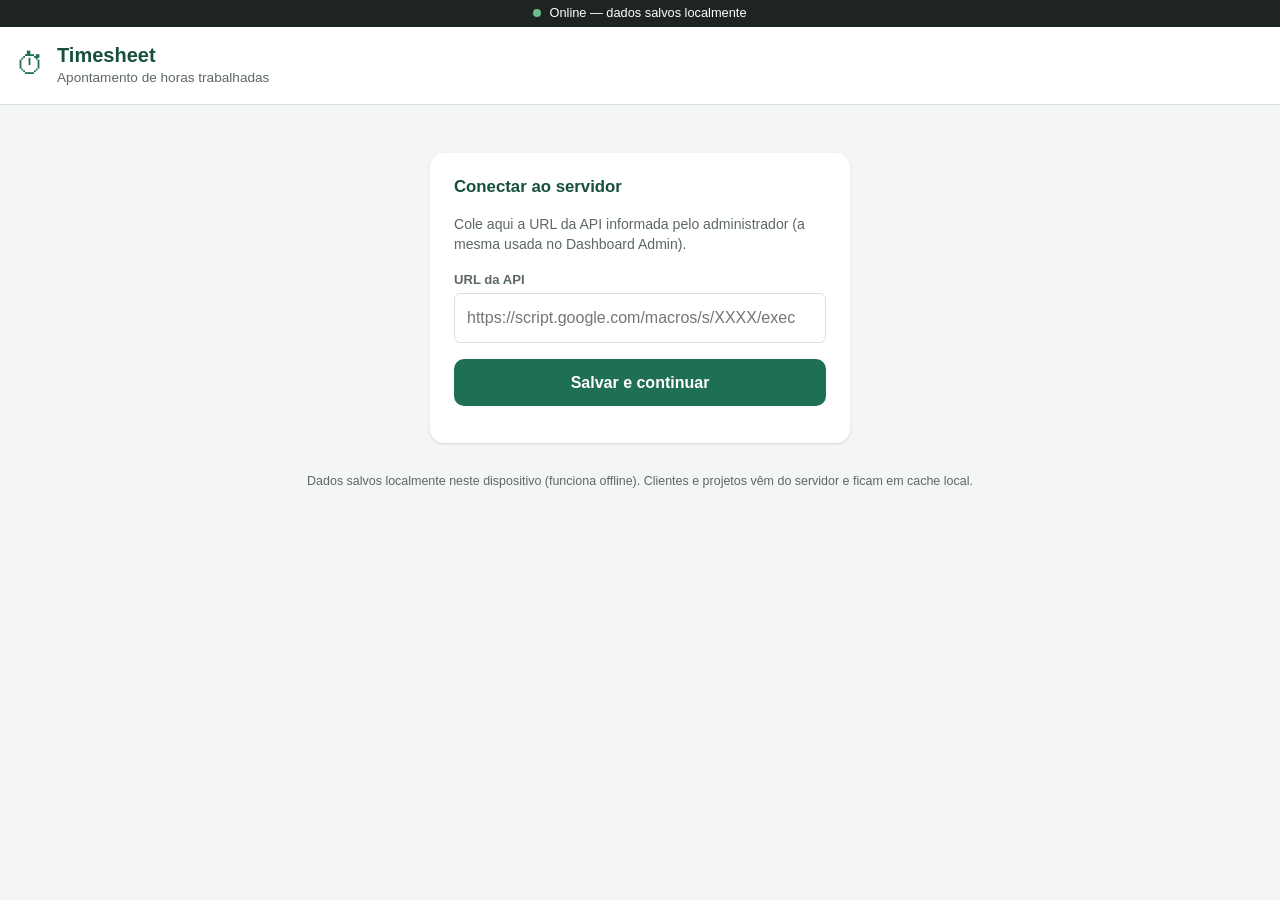
==== index.html @ f0ba7137 "Adiciona edição e sincronização de apontamentos, e limite de tentativas de login - App de campo: apo" ====
<!DOCTYPE html>
<html lang="pt-BR">
<head>
  <meta charset="UTF-8" />
  <meta name="viewport" content="width=device-width, initial-scale=1, viewport-fit=cover" />
  <title>Timesheet - Apontamento de Horas</title>
  <meta name="description" content="Sistema de apontamento de horas trabalhadas, offline-first." />
  <meta name="theme-color" content="#1f6f54" />

  <!-- PWA -->
  <link rel="manifest" href="manifest.json" />
  <link rel="icon" href="icons/icon-192.png" />
  <link rel="apple-touch-icon" href="icons/icon-192.png" />

  <link rel="stylesheet" href="css/styles.css" />
</head>
<body>

  <!-- Barra de status de conexão / avisos -->
  <div id="statusBar" class="status-bar" role="status" aria-live="polite">
    <span id="connectionIndicator" class="connection-indicator">
      <span class="dot"></span>
      <span id="connectionText">Verificando conexão...</span>
    </span>
  </div>

  <header class="app-header">
    <div class="app-header__brand">
      <span class="app-header__logo" aria-hidden="true">⏱</span>
      <div>
        <h1>Timesheet</h1>
        <p class="app-header__subtitle">Apontamento de horas trabalhadas</p>
      </div>
    </div>

    <div id="sessionInfo" class="app-header__session hidden">
      <div class="app-header__session-text">
        <strong id="sessionUserName"></strong>
        <span id="syncStatus" class="sync-status"></span>
      </div>
      <button id="syncButton" class="btn btn--ghost btn--small">Sincronizar</button>
      <button id="logoutButton" class="btn btn--ghost btn--small">Sair</button>
    </div>
  </header>

  <main class="app-main">

    <div id="toastArea" class="toast-area" aria-live="assertive"></div>

    <!-- ------------------------- Tela de configuração da API ------------------------- -->
    <section id="configScreen" class="card auth-card hidden">
      <h2>Conectar ao servidor</h2>
      <p class="muted">
        Cole aqui a URL da API informada pelo administrador (a mesma usada no Dashboard Admin).
      </p>
      <form id="configForm" class="stacked-form">
        <div class="field">
          <label for="apiUrlInput">URL da API</label>
          <input type="url" id="apiUrlInput" placeholder="https://script.google.com/macros/s/XXXX/exec" required />
        </div>
        <button type="submit" class="btn btn--start">Salvar e continuar</button>
      </form>
      <p id="configTestResult" class="config-test-result"></p>
    </section>

    <!-- ------------------------------- Tela de login ------------------------------- -->
    <section id="loginScreen" class="card auth-card hidden">
      <h2>Entrar</h2>
      <p class="muted">Use o e-mail e senha cadastrados pelo administrador.</p>
      <form id="loginForm" class="stacked-form">
        <div class="field">
          <label for="loginEmail">E-mail</label>
          <input type="email" id="loginEmail" required autocomplete="username" />
        </div>
        <div class="field">
          <label for="loginPassword">Senha</label>
          <input type="password" id="loginPassword" required autocomplete="current-password" />
        </div>
        <button type="submit" class="btn btn--start">Entrar</button>
      </form>
      <p id="loginHint" class="muted login-hint"></p>
      <button id="changeApiUrlButton" class="link-button">Trocar URL da API</button>
    </section>

    <!-- --------------------------- Reautenticação p/ sincronizar --------------------------- -->
    <section id="reauthScreen" class="card auth-card hidden">
      <h2>Confirmar senha</h2>
      <p class="muted">Para sincronizar clientes e projetos com o servidor, confirme sua senha.</p>
      <form id="reauthForm" class="stacked-form">
        <div class="field">
          <label for="reauthPassword">Senha</label>
          <input type="password" id="reauthPassword" required autocomplete="current-password" />
        </div>
        <div class="inline-form__actions">
          <button type="submit" class="btn btn--start">Confirmar</button>
          <button type="button" id="cancelReauthButton" class="btn btn--ghost">Cancelar</button>
        </div>
      </form>
    </section>

    <!-- ------------------------------ App principal ------------------------------ -->
    <div id="appScreen" class="app-screen hidden">

      <!-- Alertas (ex.: apontamento aberto de outro dia) -->
      <div id="alertsArea" class="alerts-area" aria-live="assertive"></div>

      <!-- Cartão do cronômetro -->
      <section class="card timer-card" aria-labelledby="timerHeading">
        <h2 id="timerHeading">Cronômetro</h2>

        <form id="timerForm" class="timer-form">
          <div class="field-grid">
            <div class="field">
              <label for="clientSelect">Cliente</label>
              <select id="clientSelect" required>
                <option value="" disabled selected>Selecione o cliente</option>
              </select>
            </div>

            <div class="field">
              <label for="projectSelect">Projeto</label>
              <select id="projectSelect" required disabled>
                <option value="" disabled selected>Selecione o cliente primeiro</option>
              </select>
              <p class="field-hint">Não achou o projeto? Peça para o admin cadastrar no Dashboard.</p>
            </div>

            <div class="field">
              <label for="activitySelect">Atividade</label>
              <select id="activitySelect" required>
                <option value="" disabled selected>Selecione a atividade</option>
              </select>
            </div>

            <div class="field field--full">
              <label for="observations">Observações</label>
              <textarea id="observations" rows="2" placeholder="Opcional"></textarea>
            </div>
          </div>

          <div class="timer-display" aria-live="polite">
            <span id="timerClock">00:00:00</span>
            <span id="timerRunningInfo" class="timer-running-info hidden"></span>
          </div>

          <div class="timer-actions">
            <button type="button" id="startButton" class="btn btn--start">Iniciar</button>
            <button type="button" id="stopButton" class="btn btn--stop" disabled>Encerrar</button>
          </div>
        </form>
      </section>

      <!-- Apontamentos do dia -->
      <section class="card entries-card" aria-labelledby="entriesHeading">
        <div class="entries-card__header">
          <h2 id="entriesHeading">Apontamentos de hoje</h2>
          <div class="entries-card__header-right">
            <span id="entriesSyncStatus" class="entries-card__sync-status"></span>
            <span id="todayTotal" class="entries-card__total">Total: 00:00</span>
          </div>
        </div>

        <form id="editEntryForm" class="edit-entry-form hidden">
          <h3>Editar apontamento</h3>
          <input type="hidden" id="editEntryId" />
          <div class="field-grid">
            <div class="field">
              <label for="editEntryClient">Cliente</label>
              <select id="editEntryClient" required></select>
            </div>
            <div class="field">
              <label for="editEntryProject">Projeto</label>
              <select id="editEntryProject" required></select>
            </div>
            <div class="field">
              <label for="editEntryActivity">Atividade</label>
              <select id="editEntryActivity" required></select>
            </div>
            <div class="field">
              <label for="editEntryStart">Início</label>
              <input type="time" id="editEntryStart" required />
            </div>
            <div class="field">
              <label for="editEntryEnd">Fim</label>
              <input type="time" id="editEntryEnd" required />
            </div>
            <div class="field field--full">
              <label for="editEntryObservations">Observações</label>
              <textarea id="editEntryObservations" rows="2" placeholder="Opcional"></textarea>
            </div>
          </div>
          <div class="inline-form__actions">
            <button type="submit" class="btn btn--start btn--small">Salvar</button>
            <button type="button" id="cancelEditEntryButton" class="btn btn--ghost btn--small">Cancelar</button>
          </div>
        </form>

        <div class="table-wrapper">
          <table class="entries-table">
            <thead>
              <tr>
                <th>Cliente</th>
                <th>Projeto</th>
                <th>Atividade</th>
                <th>Início</th>
                <th>Fim</th>
                <th>Duração</th>
                <th>Observações</th>
                <th aria-label="Ações"></th>
              </tr>
            </thead>
            <tbody id="entriesTableBody">
              <!-- Preenchido via JS -->
            </tbody>
          </table>
          <p id="entriesEmptyState" class="empty-state hidden">
            Nenhum apontamento registrado hoje ainda.
          </p>
        </div>
      </section>

    </div>
  </main>

  <footer class="app-footer">
    <p>Dados salvos localmente neste dispositivo (funciona offline). Clientes e projetos vêm do servidor e ficam em cache local.</p>
  </footer>

  <!-- Dados mestres e camada de persistência -->
  <script src="js/data.js"></script>
  <script src="js/db.js"></script>
  <script src="js/api.js"></script>
  <script src="js/timer.js"></script>
  <script src="js/app.js"></script>
</body>
</html>
---- css/styles.css ----
/* ==========================================================================
   Timesheet — styles.css
   Mobile-first. Breakpoints ampliam o layout para telas maiores.
   ========================================================================== */

:root {
  --color-primary: #1f6f54;
  --color-primary-dark: #16503d;
  --color-primary-light: #e6f2ee;
  --color-danger: #b3441e;
  --color-danger-light: #fbeae3;
  --color-warning: #8a6d1a;
  --color-warning-light: #fdf3d9;
  --color-text: #1e2422;
  --color-text-muted: #5c6863;
  --color-border: #d9e0dc;
  --color-bg: #f4f6f5;
  --color-surface: #ffffff;

  --radius-sm: 6px;
  --radius-md: 10px;
  --radius-lg: 14px;

  --shadow-card: 0 1px 3px rgba(20, 30, 26, 0.08), 0 1px 2px rgba(20, 30, 26, 0.06);

  --space-1: 4px;
  --space-2: 8px;
  --space-3: 12px;
  --space-4: 16px;
  --space-5: 24px;
  --space-6: 32px;

  font-size: 16px;
}

* {
  box-sizing: border-box;
}

html, body {
  margin: 0;
  padding: 0;
}

body {
  font-family: -apple-system, BlinkMacSystemFont, "Segoe UI", Roboto, Helvetica, Arial, sans-serif;
  background: var(--color-bg);
  color: var(--color-text);
  line-height: 1.45;
  padding-bottom: var(--space-6);
}

h1, h2, h3 {
  margin: 0;
  line-height: 1.25;
}

.visually-hidden {
  position: absolute;
  width: 1px;
  height: 1px;
  overflow: hidden;
  clip: rect(0 0 0 0);
  white-space: nowrap;
}

.hidden {
  display: none !important;
}

/* ---------------------------- Status bar ---------------------------- */

.status-bar {
  background: var(--color-text);
  color: #fff;
  font-size: 0.8rem;
  padding: var(--space-1) var(--space-4);
  text-align: center;
}

.connection-indicator {
  display: inline-flex;
  align-items: center;
  gap: var(--space-2);
}

.connection-indicator .dot {
  width: 8px;
  height: 8px;
  border-radius: 50%;
  background: #6bbf8f;
  display: inline-block;
}

.status-bar.offline {
  background: var(--color-danger);
}

.status-bar.offline .dot {
  background: #fff;
}

/* ------------------------------ Header ------------------------------ */

.app-header {
  display: flex;
  flex-direction: column;
  gap: var(--space-3);
  padding: var(--space-4);
  background: var(--color-surface);
  border-bottom: 1px solid var(--color-border);
}

.app-header__brand {
  display: flex;
  align-items: center;
  gap: var(--space-3);
}

.app-header__logo {
  font-size: 1.8rem;
  color: var(--color-primary);
}

.app-header h1 {
  font-size: 1.25rem;
  color: var(--color-primary-dark);
}

.app-header__subtitle {
  margin: 0;
  font-size: 0.85rem;
  color: var(--color-text-muted);
}

.app-header__session {
  display: flex;
  align-items: center;
  gap: var(--space-3);
  flex-wrap: wrap;
}

.app-header__session-text {
  display: flex;
  flex-direction: column;
  gap: 2px;
  font-size: 0.9rem;
}

.sync-status {
  font-size: 0.72rem;
  color: var(--color-text-muted);
}

.muted {
  color: var(--color-text-muted);
  font-size: 0.88rem;
}

.field-hint {
  margin: 0;
  font-size: 0.72rem;
  color: var(--color-text-muted);
  font-style: italic;
}

/* --------------------------- Auth (config/login) ------------------------ */

.auth-card {
  max-width: 420px;
  margin: var(--space-6) auto 0;
}

.stacked-form {
  display: flex;
  flex-direction: column;
  gap: var(--space-4);
  margin-top: var(--space-4);
}

.config-test-result {
  margin-top: var(--space-3);
  font-size: 0.85rem;
}

.config-test-result.ok { color: var(--color-primary-dark); }
.config-test-result.error { color: var(--color-danger); }

.login-hint {
  margin-top: var(--space-3);
}

.inline-form__actions {
  display: flex;
  gap: var(--space-2);
}

/* ---------------------------------- Toasts -------------------------------- */

.toast-area {
  position: fixed;
  top: var(--space-4);
  right: var(--space-4);
  left: var(--space-4);
  z-index: 50;
  display: flex;
  flex-direction: column;
  gap: var(--space-2);
  pointer-events: none;
}

.toast {
  margin-left: auto;
  max-width: 360px;
  padding: var(--space-3) var(--space-4);
  border-radius: var(--radius-md);
  font-size: 0.88rem;
  box-shadow: var(--shadow-card);
}

.toast--success { background: var(--color-primary); color: #fff; }
.toast--error { background: var(--color-danger); color: #fff; }

/* ------------------------------- Main -------------------------------- */

.app-main {
  padding: var(--space-4);
  max-width: 960px;
  margin: 0 auto;
  display: flex;
  flex-direction: column;
  gap: var(--space-5);
}

.card {
  background: var(--color-surface);
  border-radius: var(--radius-lg);
  box-shadow: var(--shadow-card);
  padding: var(--space-5);
}

.card h2 {
  font-size: 1.05rem;
  color: var(--color-primary-dark);
  margin-bottom: var(--space-4);
}

/* ------------------------------ Alerts -------------------------------- */

.alerts-area {
  display: flex;
  flex-direction: column;
  gap: var(--space-3);
}

.alert {
  border-radius: var(--radius-md);
  padding: var(--space-3) var(--space-4);
  font-size: 0.9rem;
  display: flex;
  flex-direction: column;
  gap: var(--space-2);
}

.alert--warning {
  background: var(--color-warning-light);
  color: var(--color-warning);
  border: 1px solid #f0dfa0;
}

.alert--danger {
  background: var(--color-danger-light);
  color: var(--color-danger);
  border: 1px solid #f0c6b0;
}

.alert__actions {
  display: flex;
  gap: var(--space-2);
  flex-wrap: wrap;
}

/* -------------------------- Formulário/timer --------------------------- */

.field-grid {
  display: grid;
  grid-template-columns: 1fr;
  gap: var(--space-4);
}

.field {
  display: flex;
  flex-direction: column;
  gap: var(--space-1);
}

.field label {
  font-size: 0.82rem;
  font-weight: 600;
  color: var(--color-text-muted);
}

.field--full {
  grid-column: 1 / -1;
}

select,
input[type="text"],
input[type="time"],
input[type="email"],
input[type="password"],
input[type="url"],
textarea {
  font: inherit;
  padding: var(--space-3);
  border: 1px solid var(--color-border);
  border-radius: var(--radius-sm);
  background: var(--color-surface);
  color: var(--color-text);
  width: 100%;
}

select:disabled {
  background: var(--color-bg);
  color: var(--color-text-muted);
}

textarea {
  resize: vertical;
  min-height: 2.5em;
}

.link-button {
  align-self: flex-start;
  background: none;
  border: none;
  color: var(--color-primary);
  font-size: 0.78rem;
  cursor: pointer;
  padding: var(--space-1) 0;
  text-decoration: underline;
}

.timer-display {
  text-align: center;
  margin: var(--space-5) 0 var(--space-4);
}

#timerClock {
  font-size: 3rem;
  font-weight: 700;
  font-variant-numeric: tabular-nums;
  color: var(--color-primary-dark);
  letter-spacing: 0.02em;
}

.timer-running-info {
  display: block;
  margin-top: var(--space-2);
  font-size: 0.85rem;
  color: var(--color-text-muted);
}

.timer-actions {
  display: flex;
  gap: var(--space-3);
  justify-content: center;
  flex-wrap: wrap;
}

.btn {
  font: inherit;
  font-weight: 600;
  padding: var(--space-3) var(--space-5);
  border-radius: var(--radius-md);
  border: none;
  cursor: pointer;
  min-width: 140px;
}

.btn:disabled {
  opacity: 0.5;
  cursor: not-allowed;
}

.btn--start {
  background: var(--color-primary);
  color: #fff;
}

.btn--start:hover:not(:disabled) {
  background: var(--color-primary-dark);
}

.btn--stop {
  background: var(--color-danger);
  color: #fff;
}

.btn--stop:hover:not(:disabled) {
  background: #8f3517;
}

.btn--small {
  padding: var(--space-2) var(--space-3);
  min-width: auto;
  font-size: 0.82rem;
}

.btn--ghost {
  background: transparent;
  color: var(--color-primary-dark);
  border: 1px solid var(--color-primary);
}

/* ------------------------------ Entries -------------------------------- */

.entries-card__header {
  display: flex;
  justify-content: space-between;
  align-items: baseline;
  flex-wrap: wrap;
  gap: var(--space-2);
  margin-bottom: var(--space-4);
}

.entries-card__header h2 {
  margin-bottom: 0;
}

.entries-card__header-right {
  display: flex;
  align-items: baseline;
  gap: var(--space-3);
  flex-wrap: wrap;
}

.entries-card__total {
  font-weight: 700;
  color: var(--color-primary-dark);
}

.entries-card__sync-status {
  font-size: 0.78rem;
  color: var(--color-text-muted);
}

.entries-card__sync-status--pending {
  color: var(--color-warning);
  font-weight: 600;
}

.table-wrapper {
  overflow-x: auto;
}

.entries-table {
  width: 100%;
  border-collapse: collapse;
  font-size: 0.88rem;
  min-width: 640px;
}

.entries-table th,
.entries-table td {
  text-align: left;
  padding: var(--space-2) var(--space-3);
  border-bottom: 1px solid var(--color-border);
  vertical-align: top;
}

.entries-table th {
  color: var(--color-text-muted);
  font-size: 0.75rem;
  text-transform: uppercase;
  letter-spacing: 0.03em;
}

.entries-table tr.is-open td {
  background: var(--color-warning-light);
}

.entry-status {
  display: inline-block;
  font-size: 0.72rem;
  font-weight: 600;
  padding: 2px 8px;
  border-radius: 999px;
  background: var(--color-warning-light);
  color: var(--color-warning);
}

.row-actions {
  display: flex;
  gap: var(--space-2);
}

.row-actions button {
  background: none;
  border: none;
  cursor: pointer;
  font-size: 0.9rem;
  color: var(--color-text-muted);
}

.row-actions button:hover {
  color: var(--color-danger);
}

.row-actions__edit {
  font-size: 0.78rem !important;
  font-weight: 600;
}

.row-actions__edit:hover {
  color: var(--color-primary-dark) !important;
}

.edit-entry-form {
  display: flex;
  flex-direction: column;
  gap: var(--space-4);
  background: var(--color-primary-light);
  border-radius: var(--radius-md);
  padding: var(--space-4);
  margin-bottom: var(--space-4);
}

.edit-entry-form h3 {
  margin: 0;
  font-size: 0.92rem;
  color: var(--color-primary-dark);
}

.empty-state {
  color: var(--color-text-muted);
  font-size: 0.9rem;
  text-align: center;
  padding: var(--space-4);
}

/* ------------------------------ Footer -------------------------------- */

.app-footer {
  max-width: 960px;
  margin: 0 auto;
  padding: 0 var(--space-4);
  font-size: 0.78rem;
  color: var(--color-text-muted);
  text-align: center;
}

/* ------------------------------ Breakpoints ---------------------------- */

@media (min-width: 640px) {
  .app-header {
    flex-direction: row;
    align-items: center;
    justify-content: space-between;
  }

  .app-header__session {
    align-items: center;
  }

  .field-grid {
    grid-template-columns: 1fr 1fr;
  }
}

@media (min-width: 860px) {
  .field-grid {
    grid-template-columns: 1fr 1fr 1fr;
  }
}
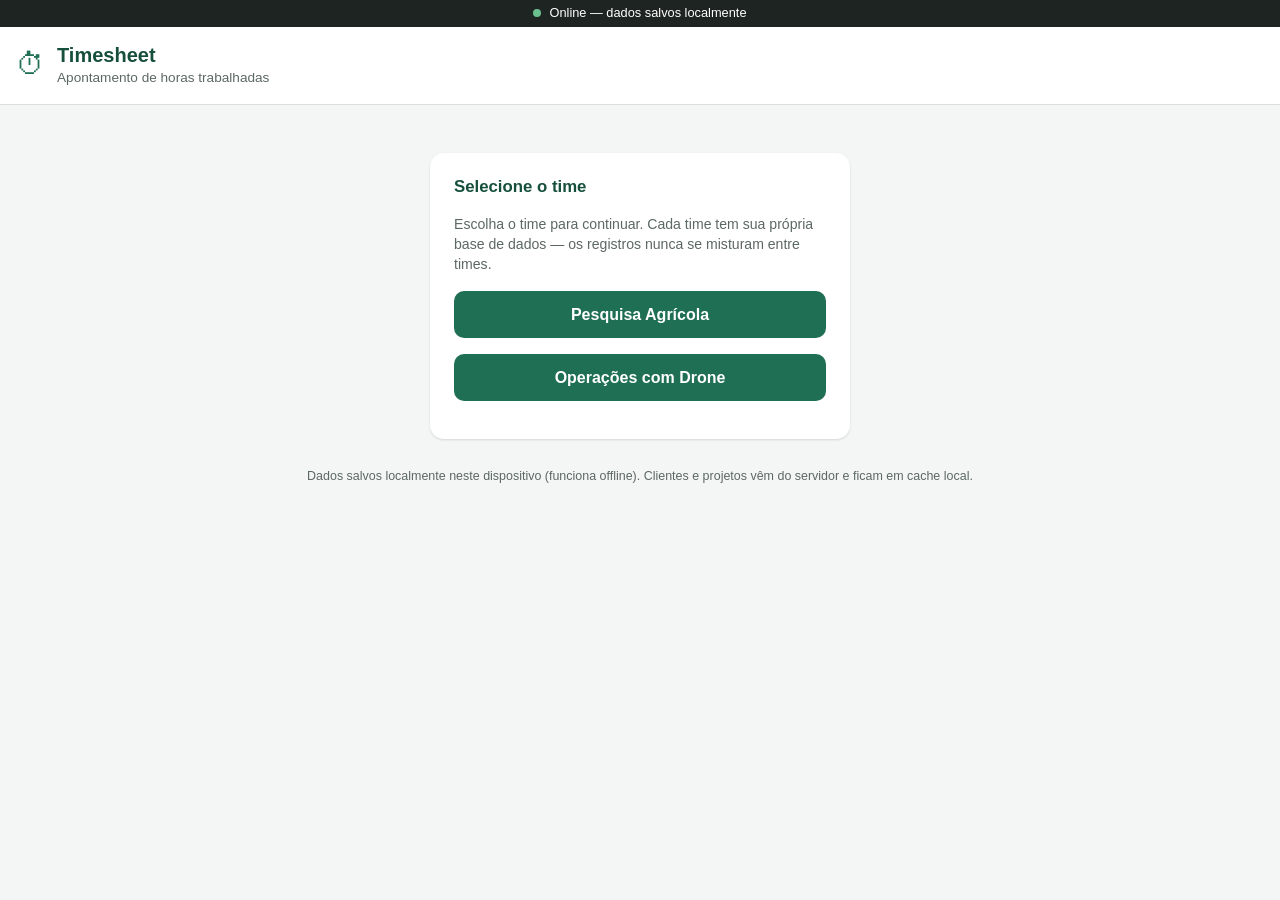
==== commit 0c8db3b4: "Unifica app de campo e Dashboard num só projeto com seletor de time (Pesquisa Agrícola / Drone), exc" ====
--- a/index.html
+++ b/index.html
@@ -15,6 +15,12 @@
   <link rel="stylesheet" href="css/styles.css" />
 </head>
 <body>
+
+  <!-- Aviso de nova versão do app disponível (service worker atualizado) -->
+  <div id="updateBanner" class="update-banner hidden" role="status">
+    <span>Uma nova versão do app está disponível.</span>
+    <button type="button" id="updateBannerButton" class="btn btn--small btn--start">Atualizar agora</button>
+  </div>
 
   <!-- Barra de status de conexão / avisos -->
   <div id="statusBar" class="status-bar" role="status" aria-live="polite">
@@ -47,20 +53,14 @@
 
     <div id="toastArea" class="toast-area" aria-live="assertive"></div>
 
-    <!-- ------------------------- Tela de configuração da API ------------------------- -->
-    <section id="configScreen" class="card auth-card hidden">
-      <h2>Conectar ao servidor</h2>
+    <!-- ------------------------- Tela de seleção de time ------------------------- -->
+    <section id="teamScreen" class="card auth-card hidden">
+      <h2>Selecione o time</h2>
       <p class="muted">
-        Cole aqui a URL da API informada pelo administrador (a mesma usada no Dashboard Admin).
+        Escolha o time para continuar. Cada time tem sua própria base de dados — os registros nunca se misturam entre times.
       </p>
-      <form id="configForm" class="stacked-form">
-        <div class="field">
-          <label for="apiUrlInput">URL da API</label>
-          <input type="url" id="apiUrlInput" placeholder="https://script.google.com/macros/s/XXXX/exec" required />
-        </div>
-        <button type="submit" class="btn btn--start">Salvar e continuar</button>
-      </form>
-      <p id="configTestResult" class="config-test-result"></p>
+      <div id="teamList" class="stacked-form"></div>
+      <p id="teamTestResult" class="config-test-result"></p>
     </section>
 
     <!-- ------------------------------- Tela de login ------------------------------- -->
@@ -79,7 +79,7 @@
         <button type="submit" class="btn btn--start">Entrar</button>
       </form>
       <p id="loginHint" class="muted login-hint"></p>
-      <button id="changeApiUrlButton" class="link-button">Trocar URL da API</button>
+      <button id="changeTeamButton" class="link-button">Trocar de time</button>
     </section>
 
     <!-- --------------------------- Reautenticação p/ sincronizar --------------------------- -->
@@ -153,16 +153,29 @@
       <!-- Apontamentos do dia -->
       <section class="card entries-card" aria-labelledby="entriesHeading">
         <div class="entries-card__header">
-          <h2 id="entriesHeading">Apontamentos de hoje</h2>
+          <h2 id="entriesHeading">Apontamentos</h2>
           <div class="entries-card__header-right">
             <span id="entriesSyncStatus" class="entries-card__sync-status"></span>
             <span id="todayTotal" class="entries-card__total">Total: 00:00</span>
           </div>
         </div>
 
+        <div class="entries-day-nav">
+          <button type="button" id="entriesDayPrev" class="entries-day-nav__btn" aria-label="Ver dia anterior">‹</button>
+          <span id="entriesDayLabel" class="entries-day-nav__label">Hoje</span>
+          <button type="button" id="entriesDayNext" class="entries-day-nav__btn" aria-label="Ver próximo dia" disabled>›</button>
+        </div>
+        <p class="field-hint entries-day-nav__hint">
+          Esqueceu de apontar em outro dia? Use as setas <strong>‹ ›</strong> acima para ver e corrigir apontamentos de até 30 dias atrás.
+        </p>
+        <button type="button" id="entriesPendingElsewhereHint" class="entries-pending-hint hidden"></button>
+
+        <button type="button" id="addEntryButton" class="btn btn--ghost btn--small entries-add-btn">+ Adicionar apontamento neste dia</button>
+
         <form id="editEntryForm" class="edit-entry-form hidden">
-          <h3>Editar apontamento</h3>
+          <h3 id="editEntryFormTitle">Editar apontamento</h3>
           <input type="hidden" id="editEntryId" />
+          <input type="hidden" id="editEntryDate" />
           <div class="field-grid">
             <div class="field">
               <label for="editEntryClient">Cliente</label>
@@ -227,6 +240,7 @@
   </footer>
 
   <!-- Dados mestres e camada de persistência -->
+  <script src="js/teams.js"></script>
   <script src="js/data.js"></script>
   <script src="js/db.js"></script>
   <script src="js/api.js"></script>
--- a/css/styles.css
+++ b/css/styles.css
@@ -66,6 +66,28 @@
 
 .hidden {
   display: none !important;
+}
+
+/* --------------------------- Aviso de atualização ------------------------- */
+
+.update-banner {
+  position: sticky;
+  top: 0;
+  z-index: 60;
+  display: flex;
+  align-items: center;
+  justify-content: center;
+  flex-wrap: wrap;
+  gap: var(--space-3);
+  background: var(--color-primary-dark);
+  color: #fff;
+  font-size: 0.85rem;
+  padding: var(--space-2) var(--space-4);
+}
+
+.update-banner .btn {
+  padding: var(--space-1) var(--space-3);
+  min-width: auto;
 }
 
 /* ---------------------------- Status bar ---------------------------- */
@@ -450,6 +472,72 @@
   font-weight: 600;
 }
 
+.entries-day-nav {
+  display: flex;
+  align-items: center;
+  justify-content: center;
+  gap: var(--space-3);
+  margin-bottom: var(--space-1);
+}
+
+.entries-day-nav__btn {
+  font: inherit;
+  font-size: 1.1rem;
+  line-height: 1;
+  width: 36px;
+  height: 36px;
+  border-radius: var(--radius-md);
+  border: 1px solid var(--color-primary);
+  background: transparent;
+  color: var(--color-primary-dark);
+  cursor: pointer;
+}
+
+.entries-day-nav__btn:disabled {
+  opacity: 0.4;
+  cursor: default;
+  border-color: var(--color-border);
+  color: var(--color-text-muted);
+}
+
+.entries-day-nav__label {
+  min-width: 11ch;
+  text-align: center;
+  font-weight: 700;
+  color: var(--color-text);
+}
+
+.entries-day-nav__hint {
+  text-align: center;
+  margin-bottom: var(--space-3);
+}
+
+.entries-pending-hint {
+  display: block;
+  width: 100%;
+  font: inherit;
+  font-size: 0.85rem;
+  text-align: center;
+  background: var(--color-warning-light);
+  color: var(--color-warning);
+  border: 1px solid #f0dfa0;
+  border-radius: var(--radius-md);
+  padding: var(--space-2) var(--space-3);
+  margin-bottom: var(--space-3);
+  cursor: pointer;
+}
+
+.entries-pending-hint:hover,
+.entries-pending-hint:focus-visible {
+  background: #fbe9b8;
+}
+
+.entries-add-btn {
+  display: block;
+  width: 100%;
+  margin-bottom: var(--space-3);
+}
+
 .table-wrapper {
   overflow-x: auto;
 }
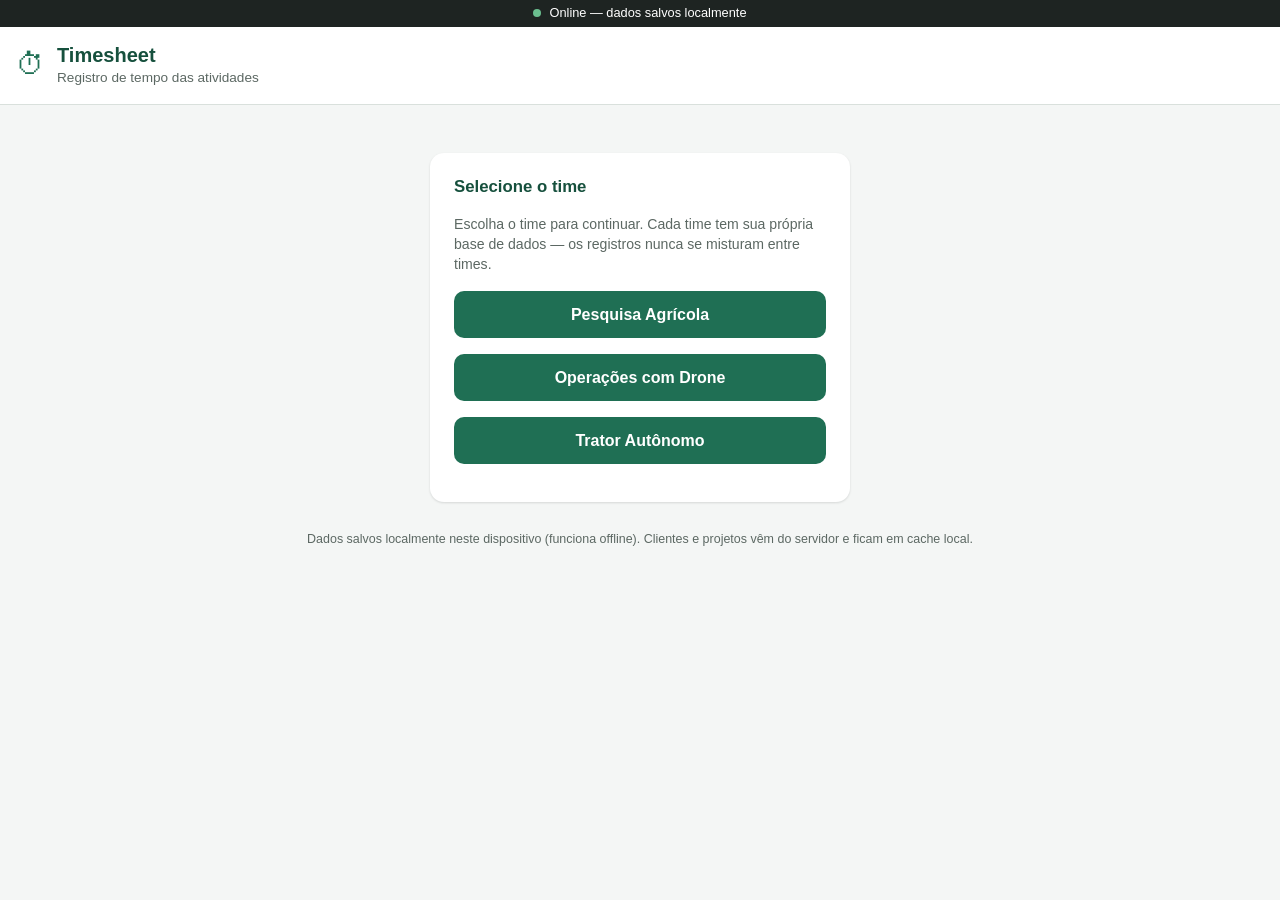
==== commit 5c193084: "Trator Autônomo: app do técnico e dashboard" ====
--- a/index.html
+++ b/index.html
@@ -1,250 +1,268 @@
-<!DOCTYPE html>
-<html lang="pt-BR">
-<head>
-  <meta charset="UTF-8" />
-  <meta name="viewport" content="width=device-width, initial-scale=1, viewport-fit=cover" />
-  <title>Timesheet - Apontamento de Horas</title>
-  <meta name="description" content="Sistema de apontamento de horas trabalhadas, offline-first." />
-  <meta name="theme-color" content="#1f6f54" />
-
-  <!-- PWA -->
-  <link rel="manifest" href="manifest.json" />
-  <link rel="icon" href="icons/icon-192.png" />
-  <link rel="apple-touch-icon" href="icons/icon-192.png" />
-
-  <link rel="stylesheet" href="css/styles.css" />
-</head>
-<body>
-
-  <!-- Aviso de nova versão do app disponível (service worker atualizado) -->
-  <div id="updateBanner" class="update-banner hidden" role="status">
-    <span>Uma nova versão do app está disponível.</span>
-    <button type="button" id="updateBannerButton" class="btn btn--small btn--start">Atualizar agora</button>
-  </div>
-
-  <!-- Barra de status de conexão / avisos -->
-  <div id="statusBar" class="status-bar" role="status" aria-live="polite">
-    <span id="connectionIndicator" class="connection-indicator">
-      <span class="dot"></span>
-      <span id="connectionText">Verificando conexão...</span>
-    </span>
-  </div>
-
-  <header class="app-header">
-    <div class="app-header__brand">
-      <span class="app-header__logo" aria-hidden="true">⏱</span>
-      <div>
-        <h1>Timesheet</h1>
-        <p class="app-header__subtitle">Apontamento de horas trabalhadas</p>
-      </div>
-    </div>
-
-    <div id="sessionInfo" class="app-header__session hidden">
-      <div class="app-header__session-text">
-        <strong id="sessionUserName"></strong>
-        <span id="syncStatus" class="sync-status"></span>
-      </div>
-      <button id="syncButton" class="btn btn--ghost btn--small">Sincronizar</button>
-      <button id="logoutButton" class="btn btn--ghost btn--small">Sair</button>
-    </div>
-  </header>
-
-  <main class="app-main">
-
-    <div id="toastArea" class="toast-area" aria-live="assertive"></div>
-
-    <!-- ------------------------- Tela de seleção de time ------------------------- -->
-    <section id="teamScreen" class="card auth-card hidden">
-      <h2>Selecione o time</h2>
-      <p class="muted">
-        Escolha o time para continuar. Cada time tem sua própria base de dados — os registros nunca se misturam entre times.
-      </p>
-      <div id="teamList" class="stacked-form"></div>
-      <p id="teamTestResult" class="config-test-result"></p>
-    </section>
-
-    <!-- ------------------------------- Tela de login ------------------------------- -->
-    <section id="loginScreen" class="card auth-card hidden">
-      <h2>Entrar</h2>
-      <p class="muted">Use o e-mail e senha cadastrados pelo administrador.</p>
-      <form id="loginForm" class="stacked-form">
-        <div class="field">
-          <label for="loginEmail">E-mail</label>
-          <input type="email" id="loginEmail" required autocomplete="username" />
-        </div>
-        <div class="field">
-          <label for="loginPassword">Senha</label>
-          <input type="password" id="loginPassword" required autocomplete="current-password" />
-        </div>
-        <button type="submit" class="btn btn--start">Entrar</button>
-      </form>
-      <p id="loginHint" class="muted login-hint"></p>
-      <button id="changeTeamButton" class="link-button">Trocar de time</button>
-    </section>
-
-    <!-- --------------------------- Reautenticação p/ sincronizar --------------------------- -->
-    <section id="reauthScreen" class="card auth-card hidden">
-      <h2>Confirmar senha</h2>
-      <p class="muted">Para sincronizar clientes e projetos com o servidor, confirme sua senha.</p>
-      <form id="reauthForm" class="stacked-form">
-        <div class="field">
-          <label for="reauthPassword">Senha</label>
-          <input type="password" id="reauthPassword" required autocomplete="current-password" />
-        </div>
-        <div class="inline-form__actions">
-          <button type="submit" class="btn btn--start">Confirmar</button>
-          <button type="button" id="cancelReauthButton" class="btn btn--ghost">Cancelar</button>
-        </div>
-      </form>
-    </section>
-
-    <!-- ------------------------------ App principal ------------------------------ -->
-    <div id="appScreen" class="app-screen hidden">
-
-      <!-- Alertas (ex.: apontamento aberto de outro dia) -->
-      <div id="alertsArea" class="alerts-area" aria-live="assertive"></div>
-
-      <!-- Cartão do cronômetro -->
-      <section class="card timer-card" aria-labelledby="timerHeading">
-        <h2 id="timerHeading">Cronômetro</h2>
-
-        <form id="timerForm" class="timer-form">
-          <div class="field-grid">
-            <div class="field">
-              <label for="clientSelect">Cliente</label>
-              <select id="clientSelect" required>
-                <option value="" disabled selected>Selecione o cliente</option>
-              </select>
-            </div>
-
-            <div class="field">
-              <label for="projectSelect">Projeto</label>
-              <select id="projectSelect" required disabled>
-                <option value="" disabled selected>Selecione o cliente primeiro</option>
-              </select>
-              <p class="field-hint">Não achou o projeto? Peça para o admin cadastrar no Dashboard.</p>
-            </div>
-
-            <div class="field">
-              <label for="activitySelect">Atividade</label>
-              <select id="activitySelect" required>
-                <option value="" disabled selected>Selecione a atividade</option>
-              </select>
-            </div>
-
-            <div class="field field--full">
-              <label for="observations">Observações</label>
-              <textarea id="observations" rows="2" placeholder="Opcional"></textarea>
-            </div>
-          </div>
-
-          <div class="timer-display" aria-live="polite">
-            <span id="timerClock">00:00:00</span>
-            <span id="timerRunningInfo" class="timer-running-info hidden"></span>
-          </div>
-
-          <div class="timer-actions">
-            <button type="button" id="startButton" class="btn btn--start">Iniciar</button>
-            <button type="button" id="stopButton" class="btn btn--stop" disabled>Encerrar</button>
-          </div>
-        </form>
-      </section>
-
-      <!-- Apontamentos do dia -->
-      <section class="card entries-card" aria-labelledby="entriesHeading">
-        <div class="entries-card__header">
-          <h2 id="entriesHeading">Apontamentos</h2>
-          <div class="entries-card__header-right">
-            <span id="entriesSyncStatus" class="entries-card__sync-status"></span>
-            <span id="todayTotal" class="entries-card__total">Total: 00:00</span>
-          </div>
-        </div>
-
-        <div class="entries-day-nav">
-          <button type="button" id="entriesDayPrev" class="entries-day-nav__btn" aria-label="Ver dia anterior">‹</button>
-          <span id="entriesDayLabel" class="entries-day-nav__label">Hoje</span>
-          <button type="button" id="entriesDayNext" class="entries-day-nav__btn" aria-label="Ver próximo dia" disabled>›</button>
-        </div>
-        <p class="field-hint entries-day-nav__hint">
-          Esqueceu de apontar em outro dia? Use as setas <strong>‹ ›</strong> acima para ver e corrigir apontamentos de até 30 dias atrás.
-        </p>
-        <button type="button" id="entriesPendingElsewhereHint" class="entries-pending-hint hidden"></button>
-
-        <button type="button" id="addEntryButton" class="btn btn--ghost btn--small entries-add-btn">+ Adicionar apontamento neste dia</button>
-
-        <form id="editEntryForm" class="edit-entry-form hidden">
-          <h3 id="editEntryFormTitle">Editar apontamento</h3>
-          <input type="hidden" id="editEntryId" />
-          <input type="hidden" id="editEntryDate" />
-          <div class="field-grid">
-            <div class="field">
-              <label for="editEntryClient">Cliente</label>
-              <select id="editEntryClient" required></select>
-            </div>
-            <div class="field">
-              <label for="editEntryProject">Projeto</label>
-              <select id="editEntryProject" required></select>
-            </div>
-            <div class="field">
-              <label for="editEntryActivity">Atividade</label>
-              <select id="editEntryActivity" required></select>
-            </div>
-            <div class="field">
-              <label for="editEntryStart">Início</label>
-              <input type="time" id="editEntryStart" required />
-            </div>
-            <div class="field">
-              <label for="editEntryEnd">Fim</label>
-              <input type="time" id="editEntryEnd" required />
-            </div>
-            <div class="field field--full">
-              <label for="editEntryObservations">Observações</label>
-              <textarea id="editEntryObservations" rows="2" placeholder="Opcional"></textarea>
-            </div>
-          </div>
-          <div class="inline-form__actions">
-            <button type="submit" class="btn btn--start btn--small">Salvar</button>
-            <button type="button" id="cancelEditEntryButton" class="btn btn--ghost btn--small">Cancelar</button>
-          </div>
-        </form>
-
-        <div class="table-wrapper">
-          <table class="entries-table">
-            <thead>
-              <tr>
-                <th>Cliente</th>
-                <th>Projeto</th>
-                <th>Atividade</th>
-                <th>Início</th>
-                <th>Fim</th>
-                <th>Duração</th>
-                <th>Observações</th>
-                <th aria-label="Ações"></th>
-              </tr>
-            </thead>
-            <tbody id="entriesTableBody">
-              <!-- Preenchido via JS -->
-            </tbody>
-          </table>
-          <p id="entriesEmptyState" class="empty-state hidden">
-            Nenhum apontamento registrado hoje ainda.
-          </p>
-        </div>
-      </section>
-
-    </div>
-  </main>
-
-  <footer class="app-footer">
-    <p>Dados salvos localmente neste dispositivo (funciona offline). Clientes e projetos vêm do servidor e ficam em cache local.</p>
-  </footer>
-
-  <!-- Dados mestres e camada de persistência -->
-  <script src="js/teams.js"></script>
-  <script src="js/data.js"></script>
-  <script src="js/db.js"></script>
-  <script src="js/api.js"></script>
-  <script src="js/timer.js"></script>
-  <script src="js/app.js"></script>
-</body>
-</html>
+<!DOCTYPE html>
+<html lang="pt-BR">
+<head>
+  <meta charset="UTF-8" />
+  <meta name="viewport" content="width=device-width, initial-scale=1, viewport-fit=cover" />
+  <title>Timesheet - Registro de Tempo das Atividades</title>
+  <meta name="description" content="Sistema de registro de tempo das atividades, offline-first." />
+  <meta name="theme-color" content="#1f6f54" />
+
+  <!-- PWA -->
+  <link rel="manifest" href="manifest.json" />
+  <link rel="icon" href="icons/icon-192.png" />
+  <link rel="apple-touch-icon" href="icons/icon-192.png" />
+
+  <link rel="stylesheet" href="css/styles.css" />
+  <link rel="stylesheet" href="css/trator-app.css" />
+</head>
+<body>
+
+  <!-- Aviso de nova versão do app disponível (service worker atualizado) -->
+  <div id="updateBanner" class="update-banner hidden" role="status">
+    <span>Uma nova versão do app está disponível.</span>
+    <button type="button" id="updateBannerButton" class="btn btn--small btn--start">Atualizar agora</button>
+  </div>
+
+  <!-- Barra de status de conexão / avisos -->
+  <div id="statusBar" class="status-bar" role="status" aria-live="polite">
+    <span id="connectionIndicator" class="connection-indicator">
+      <span class="dot"></span>
+      <span id="connectionText">Verificando conexão...</span>
+    </span>
+  </div>
+
+  <header class="app-header">
+    <div class="app-header__brand">
+      <span class="app-header__logo" aria-hidden="true">⏱</span>
+      <div>
+        <h1>Timesheet</h1>
+        <p class="app-header__subtitle"><span id="appHeaderTeam" class="app-header__team hidden"></span>Registro de tempo das atividades</p>
+      </div>
+    </div>
+
+    <div id="sessionInfo" class="app-header__session hidden">
+      <div class="app-header__session-text">
+        <strong id="sessionUserName"></strong>
+        <span id="syncStatus" class="sync-status"></span>
+      </div>
+      <button id="syncButton" class="btn btn--ghost btn--small">
+        <span id="syncButtonText">Sincronizar</span>
+        <span id="syncButtonSpinner" class="loading-spinner hidden" aria-hidden="true"></span>
+      </button>
+      <button id="logoutButton" class="btn btn--ghost btn--small">Sair</button>
+    </div>
+  </header>
+
+  <main class="app-main">
+
+    <div id="toastArea" class="toast-area" aria-live="assertive"></div>
+
+    <!-- ------------------------- Tela de seleção de time ------------------------- -->
+    <section id="teamScreen" class="card auth-card hidden">
+      <h2>Selecione o time</h2>
+      <p class="muted">
+        Escolha o time para continuar. Cada time tem sua própria base de dados — os registros nunca se misturam entre times.
+      </p>
+      <div id="teamList" class="stacked-form"></div>
+      <p id="teamTestResult" class="config-test-result"></p>
+    </section>
+
+    <!-- ------------------------------- Tela de login ------------------------------- -->
+    <section id="loginScreen" class="card auth-card hidden">
+      <div class="team-badge">
+        <span class="team-badge__dot" aria-hidden="true"></span>
+        <span>Time selecionado: <strong id="loginTeamName">—</strong></span>
+        <button type="button" id="changeTeamButton" class="team-badge__change">Trocar de time</button>
+      </div>
+      <h2>Entrar</h2>
+      <p class="muted">Use o e-mail e senha cadastrados pelo administrador.</p>
+      <form id="loginForm" class="stacked-form">
+        <div class="field">
+          <label for="loginEmail">E-mail</label>
+          <input type="email" id="loginEmail" required autocomplete="username" />
+        </div>
+        <div class="field">
+          <label for="loginPassword">Senha</label>
+          <input type="password" id="loginPassword" required autocomplete="current-password" />
+        </div>
+        <button type="submit" id="loginSubmitButton" class="btn btn--start">
+          <span id="loginSubmitText">Entrar</span>
+          <span id="loginSubmitSpinner" class="loading-spinner hidden" aria-hidden="true"></span>
+        </button>
+      </form>
+      <p id="loginHint" class="muted login-hint"></p>
+    </section>
+
+    <!-- --------------------------- Reautenticação p/ sincronizar --------------------------- -->
+    <section id="reauthScreen" class="card auth-card hidden">
+      <h2>Confirmar senha</h2>
+      <p class="muted">Para sincronizar clientes e projetos com o servidor, confirme sua senha.</p>
+      <form id="reauthForm" class="stacked-form">
+        <div class="field">
+          <label for="reauthPassword">Senha</label>
+          <input type="password" id="reauthPassword" required autocomplete="current-password" />
+        </div>
+        <div class="inline-form__actions">
+          <button type="submit" id="reauthSubmitButton" class="btn btn--start">
+            <span id="reauthSubmitText">Confirmar</span>
+            <span id="reauthSubmitSpinner" class="loading-spinner hidden" aria-hidden="true"></span>
+          </button>
+          <button type="button" id="cancelReauthButton" class="btn btn--ghost">Cancelar</button>
+        </div>
+      </form>
+    </section>
+
+    <!-- ------------------------------ App principal ------------------------------ -->
+    <div id="appScreen" class="app-screen hidden">
+
+      <!-- Alertas (ex.: apontamento aberto de outro dia) -->
+      <div id="alertsArea" class="alerts-area" aria-live="assertive"></div>
+
+      <!-- Cartão do cronômetro -->
+      <section class="card timer-card" aria-labelledby="timerHeading">
+        <h2 id="timerHeading">Cronômetro</h2>
+
+        <form id="timerForm" class="timer-form">
+          <div class="field-grid">
+            <div class="field">
+              <label for="clientSelect">Cliente</label>
+              <select id="clientSelect" required>
+                <option value="" disabled selected>Selecione o cliente</option>
+              </select>
+            </div>
+
+            <div class="field">
+              <label for="projectSelect">Projeto</label>
+              <select id="projectSelect" required disabled>
+                <option value="" disabled selected>Selecione o cliente primeiro</option>
+              </select>
+              <p class="field-hint">Não achou o projeto? Peça para o admin cadastrar no Dashboard.</p>
+            </div>
+
+            <div class="field">
+              <label for="activitySelect">Atividade</label>
+              <select id="activitySelect" required>
+                <option value="" disabled selected>Selecione a atividade</option>
+              </select>
+            </div>
+
+            <div class="field field--full">
+              <label for="observations">Observações</label>
+              <textarea id="observations" rows="2" placeholder="Opcional"></textarea>
+            </div>
+          </div>
+
+          <div class="timer-display" aria-live="polite">
+            <span id="timerClock">00:00:00</span>
+            <span id="timerRunningInfo" class="timer-running-info hidden"></span>
+          </div>
+
+          <div class="timer-actions">
+            <button type="button" id="startButton" class="btn btn--start">Iniciar</button>
+            <button type="button" id="stopButton" class="btn btn--stop" disabled>Encerrar</button>
+          </div>
+        </form>
+      </section>
+
+      <!-- Apontamentos do dia -->
+      <section class="card entries-card" aria-labelledby="entriesHeading">
+        <div class="entries-card__header">
+          <h2 id="entriesHeading">Registros do dia</h2>
+          <div class="entries-card__header-right">
+            <span id="entriesSyncStatus" class="entries-card__sync-status"></span>
+            <span id="todayTotal" class="entries-card__total">Total: 00:00</span>
+          </div>
+        </div>
+
+        <div class="entries-day-nav">
+          <button type="button" id="entriesDayPrev" class="entries-day-nav__btn" aria-label="Ver dia anterior">‹</button>
+          <span id="entriesDayLabel" class="entries-day-nav__label">Hoje</span>
+          <button type="button" id="entriesDayNext" class="entries-day-nav__btn" aria-label="Ver próximo dia" disabled>›</button>
+        </div>
+        <p class="field-hint entries-day-nav__hint">
+          Esqueceu de registrar em outro dia? Use as setas <strong>‹ ›</strong> acima para ver e corrigir registros de até 30 dias atrás.
+        </p>
+        <button type="button" id="entriesPendingElsewhereHint" class="entries-pending-hint hidden"></button>
+
+        <button type="button" id="addEntryButton" class="btn btn--ghost btn--small entries-add-btn">+ Adicionar registro neste dia</button>
+
+        <form id="editEntryForm" class="edit-entry-form hidden">
+          <h3 id="editEntryFormTitle">Editar registro</h3>
+          <input type="hidden" id="editEntryId" />
+          <input type="hidden" id="editEntryDate" />
+          <div class="field-grid">
+            <div class="field">
+              <label for="editEntryClient">Cliente</label>
+              <select id="editEntryClient" required></select>
+            </div>
+            <div class="field">
+              <label for="editEntryProject">Projeto</label>
+              <select id="editEntryProject" required></select>
+            </div>
+            <div class="field">
+              <label for="editEntryActivity">Atividade</label>
+              <select id="editEntryActivity" required></select>
+            </div>
+            <div class="field">
+              <label for="editEntryStart">Início</label>
+              <input type="time" id="editEntryStart" required />
+            </div>
+            <div class="field">
+              <label for="editEntryEnd">Fim</label>
+              <input type="time" id="editEntryEnd" required />
+            </div>
+            <div class="field field--full">
+              <label for="editEntryObservations">Observações</label>
+              <textarea id="editEntryObservations" rows="2" placeholder="Opcional"></textarea>
+            </div>
+          </div>
+          <div class="inline-form__actions">
+            <button type="submit" class="btn btn--start btn--small">Salvar</button>
+            <button type="button" id="cancelEditEntryButton" class="btn btn--ghost btn--small">Cancelar</button>
+          </div>
+        </form>
+
+        <div class="table-wrapper">
+          <table class="entries-table">
+            <thead>
+              <tr>
+                <th>Cliente</th>
+                <th>Projeto</th>
+                <th>Atividade</th>
+                <th>Início</th>
+                <th>Fim</th>
+                <th>Duração</th>
+                <th>Observações</th>
+                <th aria-label="Ações"></th>
+              </tr>
+            </thead>
+            <tbody id="entriesTableBody">
+              <!-- Preenchido via JS -->
+            </tbody>
+          </table>
+          <p id="entriesEmptyState" class="empty-state hidden">
+            Nenhum registro feito hoje ainda.
+          </p>
+        </div>
+      </section>
+
+    </div>
+
+    <!-- ------------------- App do técnico (time Trator Autônomo) ------------------- -->
+    <section id="tratorApp" class="tr-app hidden" aria-label="App do técnico"></section>
+  </main>
+
+  <footer class="app-footer">
+    <p>Dados salvos localmente neste dispositivo (funciona offline). Clientes e projetos vêm do servidor e ficam em cache local.</p>
+  </footer>
+
+  <!-- Dados mestres e camada de persistência -->
+  <script src="js/teams.js"></script>
+  <script src="js/data.js"></script>
+  <script src="js/db.js"></script>
+  <script src="js/api.js"></script>
+  <script src="js/timer.js"></script>
+  <script src="js/trator-app.js"></script>
+  <script src="js/app.js"></script>
+</body>
+</html>
--- a/css/styles.css
+++ b/css/styles.css
@@ -155,6 +155,17 @@
   color: var(--color-text-muted);
 }
 
+.app-header__team {
+  font-weight: 700;
+  color: var(--color-primary-dark);
+}
+
+.app-header__team::after {
+  content: ' · ';
+  font-weight: 400;
+  color: var(--color-text-muted);
+}
+
 .app-header__session {
   display: flex;
   align-items: center;
@@ -210,6 +221,80 @@
 
 .login-hint {
   margin-top: var(--space-3);
+}
+
+/* Selo "Time selecionado" no topo da tela de login — bem mais visível do
+   que um link discreto sozinho, pra nunca deixar dúvida sobre qual base
+   a pessoa está usando em campo. */
+.team-badge {
+  display: flex;
+  align-items: center;
+  flex-wrap: wrap;
+  gap: var(--space-2);
+  background: var(--color-primary-light);
+  border: 1px solid var(--color-primary);
+  color: var(--color-primary-dark);
+  border-radius: var(--radius-md);
+  padding: var(--space-2) var(--space-3);
+  font-size: 0.85rem;
+  margin-bottom: var(--space-4);
+}
+
+.team-badge__dot {
+  width: 8px;
+  height: 8px;
+  border-radius: 50%;
+  background: var(--color-primary);
+  flex: 0 0 auto;
+}
+
+.team-badge__change {
+  margin-left: auto;
+  background: none;
+  border: none;
+  color: var(--color-primary-dark);
+  text-decoration: underline;
+  font-size: 0.8rem;
+  cursor: pointer;
+  padding: 0;
+}
+
+/* Spinner de carregamento reutilizado nos botões de login/sincronizar. */
+.loading-spinner {
+  width: 13px;
+  height: 13px;
+  border-radius: 50%;
+  border: 2px solid var(--color-border);
+  border-top-color: var(--color-primary);
+  animation: loading-spin 0.7s linear infinite;
+  flex: 0 0 auto;
+}
+
+@keyframes loading-spin {
+  to { transform: rotate(360deg); }
+}
+
+/* Botões com texto + spinner lado a lado, sem "pular" de tamanho ao
+   entrar em carregamento. */
+#loginSubmitButton,
+#reauthSubmitButton {
+  display: inline-flex;
+  align-items: center;
+  justify-content: center;
+  gap: var(--space-2);
+}
+
+#loginSubmitButton .loading-spinner,
+#reauthSubmitButton .loading-spinner {
+  border-color: rgba(255, 255, 255, 0.4);
+  border-top-color: #fff;
+}
+
+#syncButton {
+  display: inline-flex;
+  align-items: center;
+  justify-content: center;
+  gap: var(--space-2);
 }
 
 .inline-form__actions {
@@ -472,6 +557,11 @@
   font-weight: 600;
 }
 
+.entries-card__sync-status--synced {
+  color: var(--color-primary-dark);
+  font-weight: 600;
+}
+
 .entries-day-nav {
   display: flex;
   align-items: center;
--- a/css/trator-app.css
+++ b/css/trator-app.css
@@ -0,0 +1,259 @@
+/* ==========================================================================
+   App do técnico — equipe Trator Autônomo (js/trator-app.js)
+   Reaproveita .card, .btn, .field e .alert do styles.css; aqui só o que é novo.
+   Mobile-first: botões grandes (uso em campo, com luva/sol).
+   ========================================================================== */
+
+.tr-app {
+  display: flex;
+  flex-direction: column;
+  gap: var(--space-4);
+}
+
+.tr-banner-area:empty { display: none; }
+.tr-banner-area { position: sticky; top: 0; z-index: 20; }
+.tr-banner { box-shadow: var(--shadow-card); font-size: 0.95rem; }
+
+.tr-hero h2 { margin-bottom: var(--space-3); }
+
+.tr-big {
+  width: 100%;
+  min-height: 56px;
+  font-size: 1.05rem;
+}
+
+.tr-big-grid {
+  display: grid;
+  grid-template-columns: 1fr;
+  gap: var(--space-3);
+}
+
+.tr-aberto {
+  display: flex;
+  flex-direction: column;
+  gap: 2px;
+  margin-bottom: var(--space-3);
+}
+
+.tr-chip {
+  display: inline-block;
+  align-self: flex-start;
+  font-size: 0.7rem;
+  font-weight: 700;
+  padding: 2px 8px;
+  border-radius: 999px;
+  white-space: nowrap;
+}
+.tr-chip--aberto { background: var(--color-primary-light); color: var(--color-primary-dark); }
+.tr-chip--ok { background: var(--color-primary-light); color: var(--color-primary-dark); }
+.tr-chip--pend { background: var(--color-warning-light); color: var(--color-warning); }
+.tr-chip--erro { background: var(--color-danger-light); color: var(--color-danger); }
+
+.tr-status {
+  margin: var(--space-3) 0 0;
+  font-size: 0.78rem;
+  color: var(--color-text-muted);
+}
+.tr-status--pend { color: var(--color-warning); font-weight: 600; }
+.tr-status--erro { color: var(--color-danger); font-weight: 600; }
+
+.tr-lista {
+  list-style: none;
+  margin: 0;
+  padding: 0;
+  display: flex;
+  flex-direction: column;
+}
+.tr-item {
+  display: flex;
+  justify-content: space-between;
+  align-items: flex-start;
+  gap: var(--space-3);
+  padding: var(--space-3) 0;
+  border-bottom: 1px solid var(--color-border);
+  font-size: 0.9rem;
+}
+.tr-item:last-child { border-bottom: none; }
+.tr-item__dir {
+  display: flex;
+  flex-direction: column;
+  align-items: flex-end;
+  gap: var(--space-2);
+}
+
+/* ------------------------------ Turno aberto ------------------------------ */
+
+.tr-turno__topo {
+  display: flex;
+  justify-content: space-between;
+  gap: var(--space-3);
+  flex-wrap: wrap;
+  margin-bottom: var(--space-4);
+}
+.tr-turno__total { text-align: right; font-variant-numeric: tabular-nums; }
+
+.tr-evento {
+  display: flex;
+  flex-direction: column;
+  align-items: center;
+  gap: var(--space-1);
+  text-align: center;
+  padding: var(--space-5) var(--space-4);
+  border-radius: var(--radius-lg);
+  margin-bottom: var(--space-4);
+}
+.tr-evento--auto { background: var(--color-primary-light); border: 2px solid var(--color-primary); }
+.tr-evento--parada { background: var(--color-warning-light); border: 2px solid #e0c35a; }
+.tr-evento__rotulo { font-weight: 700; font-size: 1.05rem; }
+.tr-evento__desc { font-size: 0.92rem; color: var(--color-text-muted); }
+.tr-evento__desde { font-size: 0.8rem; color: var(--color-text-muted); }
+.tr-clock {
+  font-size: 2.6rem;
+  font-weight: 700;
+  letter-spacing: 0.02em;
+  font-variant-numeric: tabular-nums;
+  line-height: 1.1;
+  margin: var(--space-2) 0;
+}
+
+.tr-acoes { display: flex; flex-direction: column; gap: var(--space-3); margin-bottom: var(--space-4); }
+.tr-acoes__linha { display: grid; grid-template-columns: 1fr 1fr; gap: var(--space-3); }
+.tr-acoes__linha .btn { min-width: 0; min-height: 48px; }
+
+.tr-painel {
+  display: flex;
+  flex-direction: column;
+  gap: var(--space-4);
+  padding: var(--space-4);
+  border: 1px solid var(--color-border);
+  border-radius: var(--radius-md);
+  margin-bottom: var(--space-4);
+  background: var(--color-bg);
+}
+.tr-painel h3 { font-size: 1rem; }
+
+.tr-fieldset { border: none; margin: 0; padding: 0; display: flex; flex-direction: column; gap: var(--space-2); }
+.tr-fieldset legend { font-size: 0.82rem; font-weight: 600; color: var(--color-text-muted); padding: 0; margin-bottom: var(--space-2); }
+
+.tr-choices { display: grid; grid-template-columns: 1fr 1fr; gap: var(--space-2); }
+.tr-choice {
+  position: relative;
+  display: flex;
+  align-items: center;
+  justify-content: center;
+  text-align: center;
+  min-height: 52px;
+  padding: var(--space-2) var(--space-3);
+  border: 2px solid var(--color-border);
+  border-radius: var(--radius-md);
+  background: var(--color-surface);
+  font-weight: 600;
+  cursor: pointer;
+}
+.tr-choice input { position: absolute; opacity: 0; inset: 0; cursor: pointer; }
+.tr-choice:has(input:checked) { border-color: var(--color-primary); background: var(--color-primary-light); color: var(--color-primary-dark); }
+.tr-choice:has(input:focus-visible) { outline: 3px solid var(--color-primary); outline-offset: 2px; }
+.tr-choice--parada:has(input:checked) { border-color: #c79a1a; background: var(--color-warning-light); color: var(--color-warning); }
+
+.tr-input {
+  font: inherit;
+  width: 100%;
+  min-height: 44px;
+  padding: var(--space-2) var(--space-3);
+  border: 1px solid var(--color-border);
+  border-radius: var(--radius-sm);
+  background: var(--color-surface);
+  color: var(--color-text);
+}
+.tr-input:disabled { background: var(--color-bg); color: var(--color-text-muted); }
+
+.tr-erro {
+  margin: 0;
+  min-height: 1.2em;
+  color: var(--color-danger);
+  font-size: 0.88rem;
+  font-weight: 600;
+}
+.tr-erro:empty { display: none; }
+
+.tr-sub { font-size: 0.95rem; margin: var(--space-4) 0 var(--space-2); color: var(--color-primary-dark); }
+
+.tr-timeline { list-style: none; margin: 0; padding: 0; display: flex; flex-direction: column; gap: var(--space-2); }
+.tr-tl {
+  display: grid;
+  grid-template-columns: 92px 1fr auto;
+  gap: var(--space-3);
+  align-items: start;
+  padding: var(--space-2) var(--space-3);
+  border-left: 4px solid var(--color-border);
+  background: var(--color-bg);
+  border-radius: var(--radius-sm);
+  font-size: 0.88rem;
+}
+.tr-tl--autonomo { border-left-color: var(--color-primary); }
+.tr-tl--parada { border-left-color: #c79a1a; }
+.tr-tl__hora { font-variant-numeric: tabular-nums; font-weight: 600; }
+.tr-tl__dur { color: var(--color-text-muted); font-size: 0.8rem; white-space: nowrap; }
+
+.tr-rodape {
+  display: flex;
+  justify-content: space-between;
+  align-items: center;
+  flex-wrap: wrap;
+  gap: var(--space-2);
+  margin-top: var(--space-4);
+}
+
+/* ---------------------------------- Edição --------------------------------- */
+
+.tr-edit-ev {
+  display: flex;
+  flex-direction: column;
+  gap: var(--space-3);
+  padding: var(--space-3);
+  border: 1px solid var(--color-border);
+  border-radius: var(--radius-md);
+  background: var(--color-bg);
+}
+.tr-edit-ev__linha { display: grid; grid-template-columns: 1fr; gap: var(--space-3); }
+.tr-edit-ev__parada { display: flex; flex-direction: column; gap: var(--space-3); }
+.tr-edit-ev select, .tr-edit-ev textarea, .tr-app select, .tr-app textarea {
+  font: inherit;
+  width: 100%;
+  min-height: 44px;
+  padding: var(--space-2) var(--space-3);
+  border: 1px solid var(--color-border);
+  border-radius: var(--radius-sm);
+  background: var(--color-surface);
+  color: var(--color-text);
+}
+
+/* ---------------------------------- Modal --------------------------------- */
+
+.tr-modal {
+  position: fixed;
+  inset: 0;
+  z-index: 100;
+  background: rgba(20, 30, 26, 0.55);
+  display: flex;
+  align-items: center;
+  justify-content: center;
+  padding: var(--space-4);
+}
+.tr-modal__caixa {
+  background: var(--color-surface);
+  border-radius: var(--radius-lg);
+  padding: var(--space-5);
+  max-width: 420px;
+  width: 100%;
+  display: flex;
+  flex-direction: column;
+  gap: var(--space-3);
+}
+.tr-modal__caixa p { margin: 0; }
+
+@media (min-width: 640px) {
+  .tr-big-grid { grid-template-columns: 1fr 1fr; }
+  .tr-edit-ev__linha { grid-template-columns: 1fr 1fr; }
+  .tr-clock { font-size: 3.2rem; }
+}
